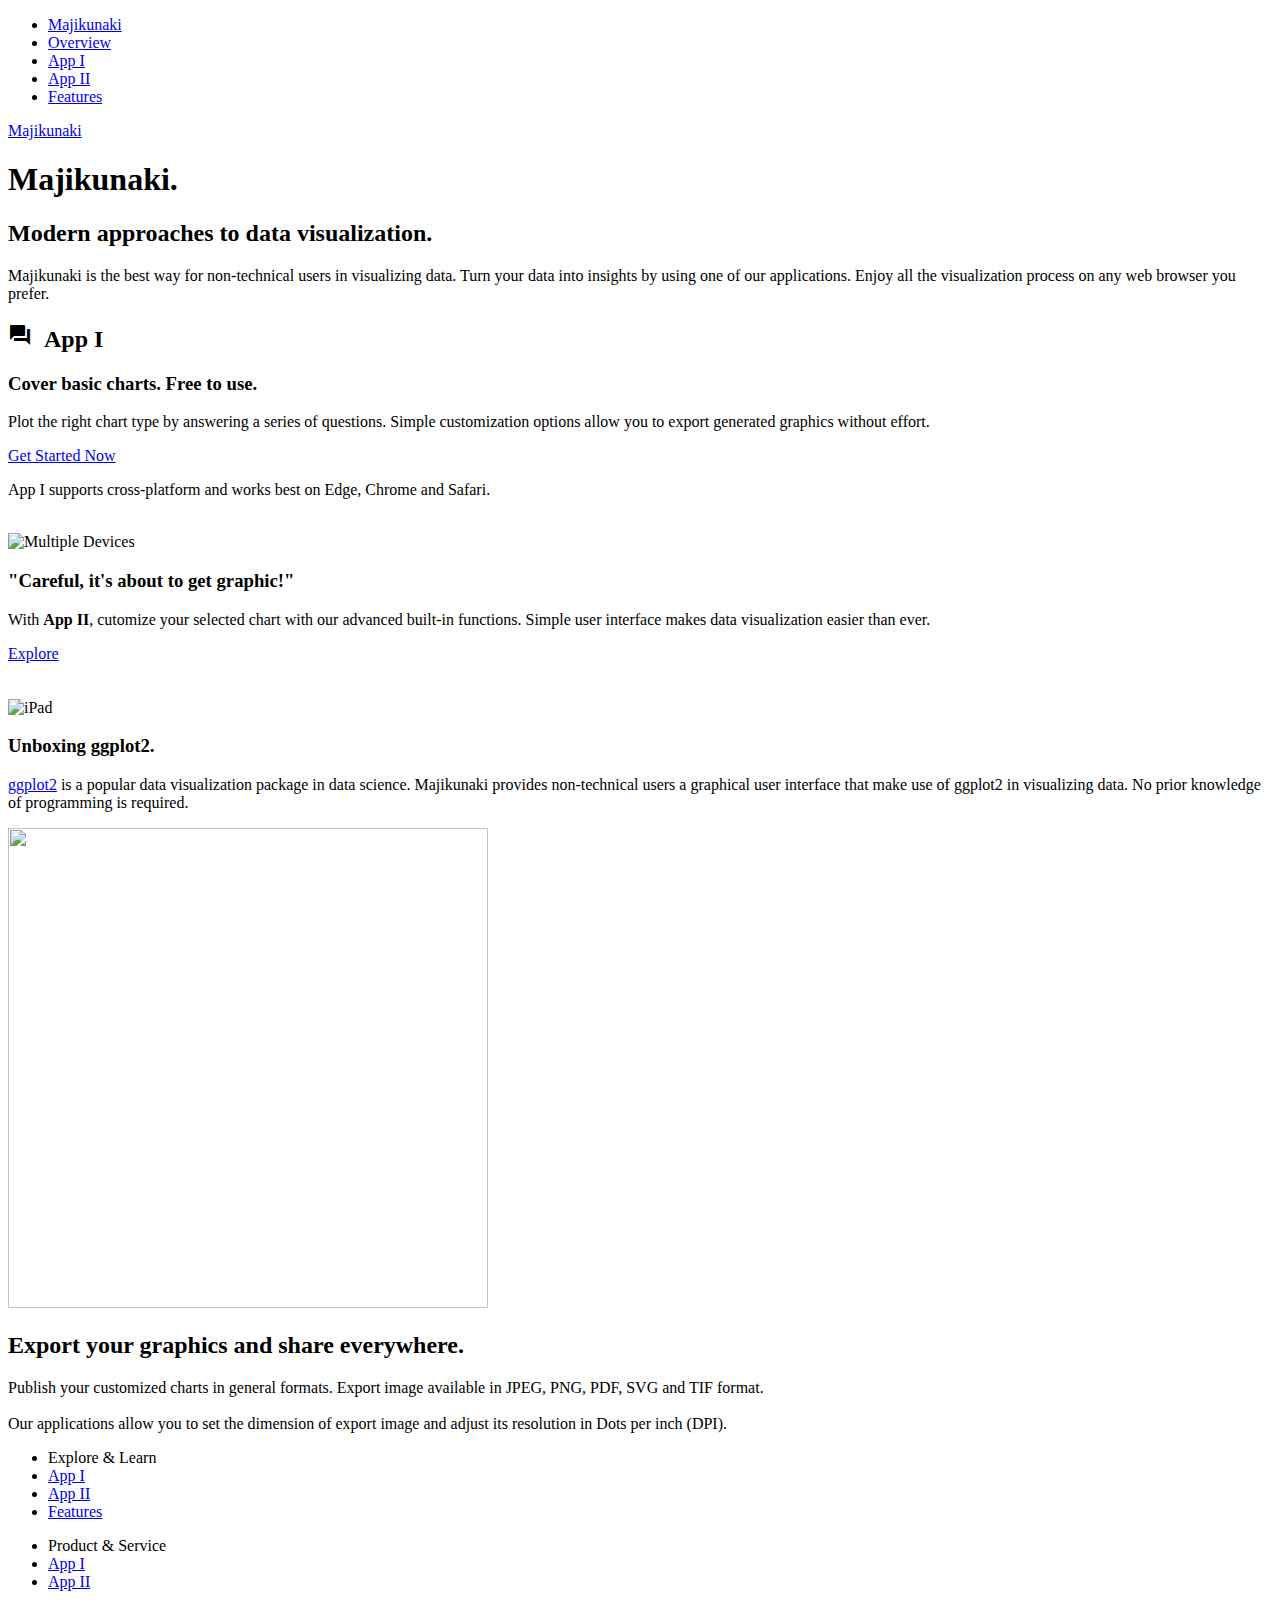
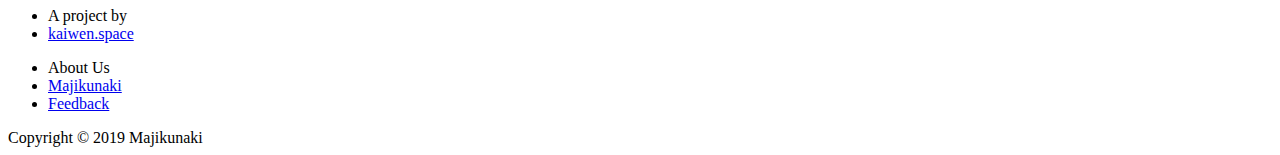
==== index.html @ 16b14b51 "Update hyperlinks" ====
<!DOCTYPE html>
<html lang="en">

<head>
  <meta charset="UTF-8">
  <meta name="viewport" content="width=device-width, initial-scale=1.0">
  <meta http-equiv="X-UA-Compatible" content="ie=edge">
  <link href="https://fonts.googleapis.com/icon?family=Material+Icons" rel="stylesheet">
  <link rel="stylesheet" href="https://use.fontawesome.com/releases/v5.2.0/css/all.css" integrity="sha384-hWVjflwFxL6sNzntih27bfxkr27PmbbK/iSvJ+a4+0owXq79v+lsFkW54bOGbiDQ"
    crossorigin="anonymous">
  <link rel="shortcut icon" type="image/x-icon" href="/favicon.ico">
  <link rel="stylesheet" href="style.css">
  <title>Majikunaki.com</title>
</head>

<body>
  <!-- Showcase & Nav -->
  <div id="showcase">
    <header>
      <nav class='cf'>
        <ul class='cf'>
          <li class="hide-on-small">
            <a href="#showcase">Majikunaki</a>
          </li>
          <li>
            <a href='#showcase'>Overview</a>
          </li>
          <li>
            <a href='#app1'>App I</a>
          </li>
          <li>
            <a href='#app2'>App II</a>
          </li>
          <li>
            <a href='#features'>Features</a>
          </li>
        </ul>
        <a href='#' id='openup'>Majikunaki</a>
      </nav>
    </header>
    <div class="section-main container">
      <h1>Majikunaki.</h1>
      <h2>Modern approaches to data visualization.</h2>
      <p class="lead hide-on-small">
        Majikunaki is the best way for non-technical users in visualizing data. Turn your data
		into insights by using one of our applications. Enjoy all the visualization process
		on any web browser you prefer.
      </p>
    </div>
  </div>

  <!-- App1 Section -->
  <section id="app1" class="section">
    <div class="container">
      <h2 class="section-head">
        <i class="material-icons">question_answer</i>&ensp;App I
      </h2>
      <h3>Cover basic charts. Free to use.</h3>
      <p class="lead">Plot the right chart type by answering a series of questions. 
	  Simple customization options allow you to export generated graphics without effort. 
	  </p>
      <a href="https://majikunaki.shinyapps.io/app1/" target="_blank" class="btn btn-primary mb">Get Started Now</a>
      <p class="text-light">App I supports cross-platform and works best on Edge, Chrome and Safari.</p>
      <br />
	  <img src="md_app1.png" alt="Multiple Devices">
    </div>
  </section>

  <!-- App2 Section -->
  <section id="app2" class="section bg-light">
    <div class="container">
	  <!-- <h2 class="section-head"> -->
       <!-- <i class="fas fa-hand-point-up"></i>&ensp;App II -->
	  <!-- </h2> -->
      <h3>"Careful, it's about to get graphic!"</h3>
      <p class="lead">With <b>App II</b>, cutomize your selected chart with our advanced built-in functions. 
	  Simple user interface makes data visualization easier than ever. </p>
      <a href="https://majikunaki.shinyapps.io/app2/" target="_blank" class="btn btn-secondary">Explore</a>
      <br /><br /><br />
	  <img src="desktop.png" alt="iPad">
    </div>
  </section>

  <!-- Features Section -->
  <section id="features" class="section">
    <div class="container">
      <h3>Unboxing ggplot2.</h3>
      <p class="lead"><a href= "https://ggplot2.tidyverse.org/" target="_blank">ggplot2</a> is a popular data visualization package in data science. Majikunaki provides non-technical users
	  a graphical user interface that make use of ggplot2 in visualizing data. No prior knowledge of programming is required.</p>
	</div>
  </section>

  <!-- Gift Card Section -->
  <section id="gift-cards" class="section bg-light">
    <div class="container">
      <div class="gift-cards">
        <div>
          <img src="export.png" alt="" height = "480px" width = "480px">
        </div>
        <div>
          <h2>Export your graphics and share everywhere.</h2>
          <p>
            Publish your customized charts in general formats. Export image available
			in JPEG, PNG, PDF, SVG and TIF format. 
			
			<br /><br />Our applications allow you to set the dimension of export image and 
			adjust its resolution in Dots per inch (DPI).
			
          </p>
		  
        </div>
      </div>
    </div>
  </section>

  <!-- Footer -->
  <footer>
    <div class="container">
      <div class="footer-cols">
        <ul>
          <li>Explore & Learn</li>		  
          <li>
            <a href="#app1">App I</a>
          </li>
          <li>
            <a href="#app2">App II</a>
          </li>
          <li>
            <a href="#features">Features</a>
          </li>
        </ul>

        <ul>
          <li>Product & Service </li>
          <li>
            <a href="https://majikunaki.shinyapps.io/app1/" target="_blank">App I</a>
          </li>
          <li>
            <a href="https://majikunaki.shinyapps.io/app2/" target="_blank">App II</a>
          </li>
        </ul>
		
        <ul>
          <li>A project by</li>
          <li><a href = "https://kaiwen.space/" target = "_blank">kaiwen.space</a>
        </ul>

        <ul>
          <li>About Us</li>
          <li>
            <a href="#">Majikunaki</a>
          </li>
          <li>
            <a href="mailto:kalvin_kaiwen@hotmail.com?Subject=Feedback" target="_top">Feedback</a>
          </li>
        </ul>

      </div>
    </div>
    <div class="footer-bottom text-center">
      Copyright &copy; 2019 Majikunaki
    </div>
  </footer>

  <script src="https://code.jquery.com/jquery-3.3.1.min.js" integrity="sha256-FgpCb/KJQlLNfOu91ta32o/NMZxltwRo8QtmkMRdAu8="
    crossorigin="anonymous"></script>
  <script src="main.js"></script>
</body>

</html>
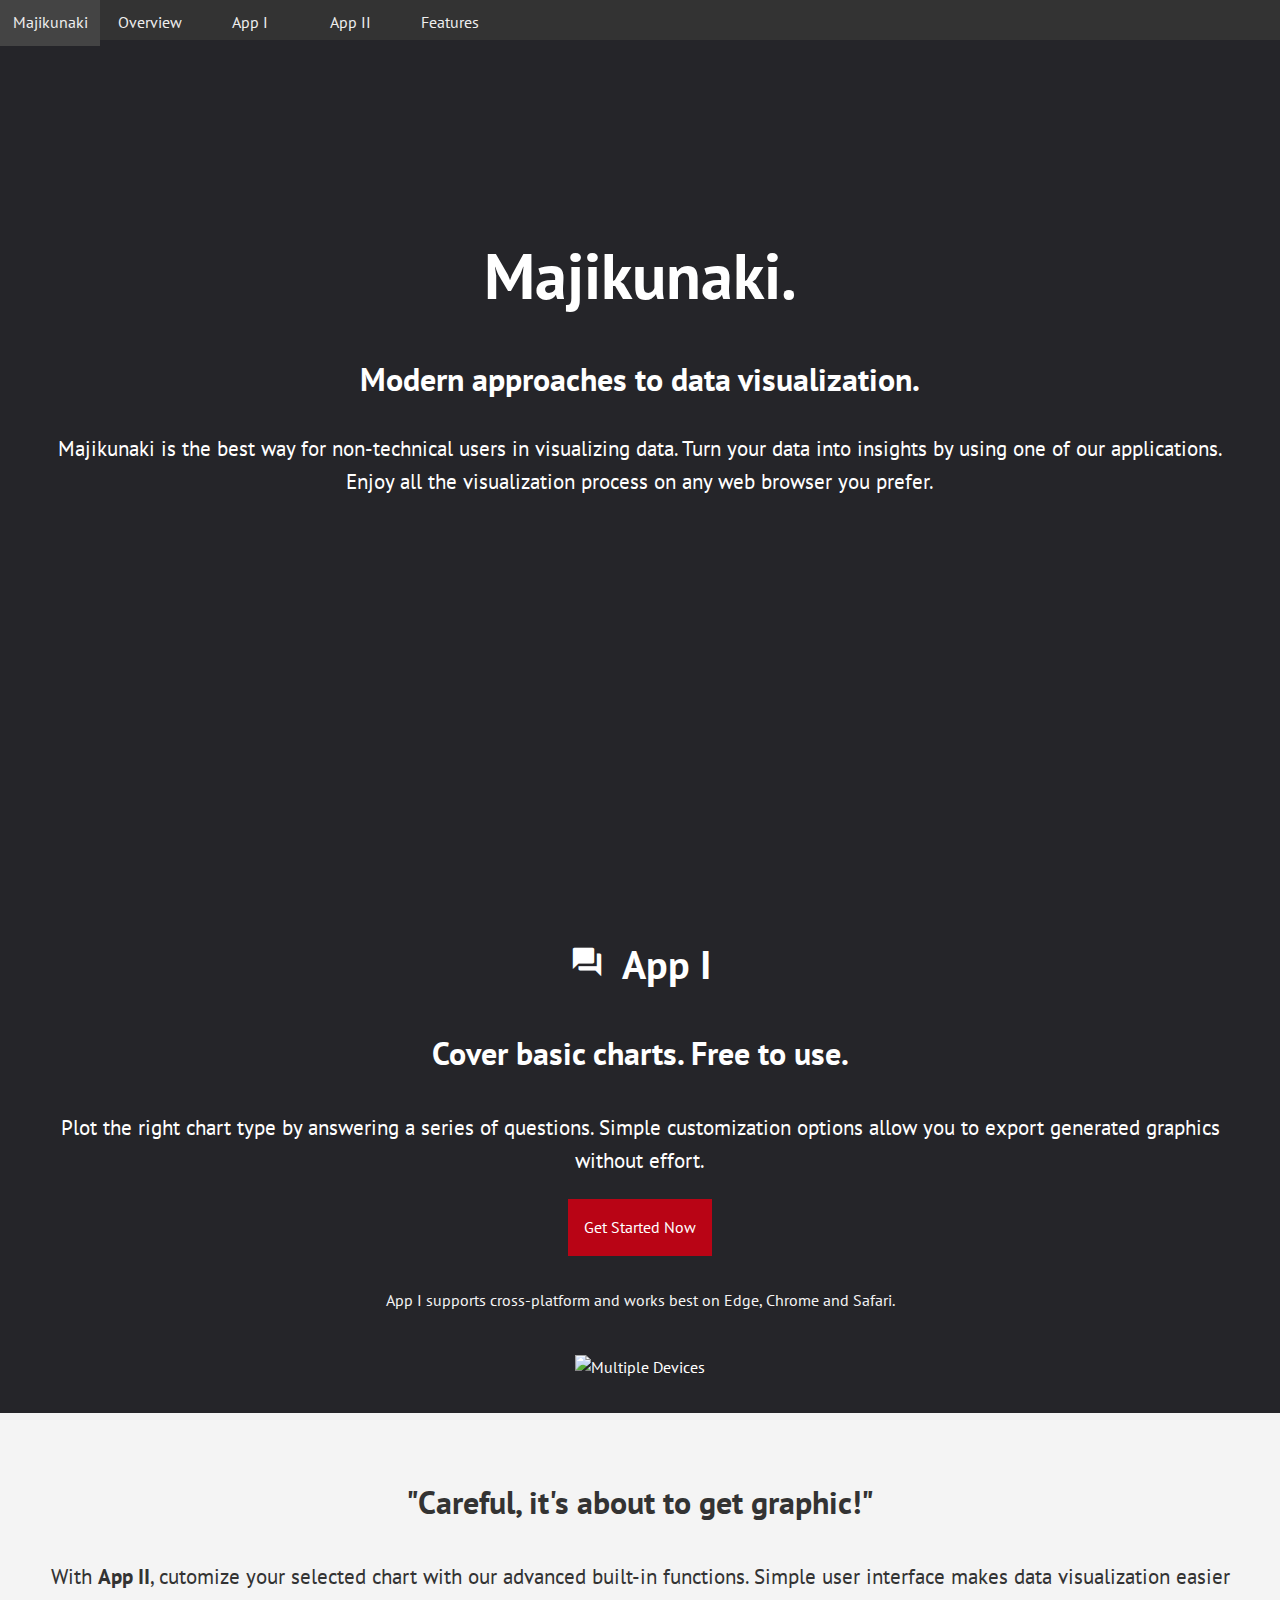
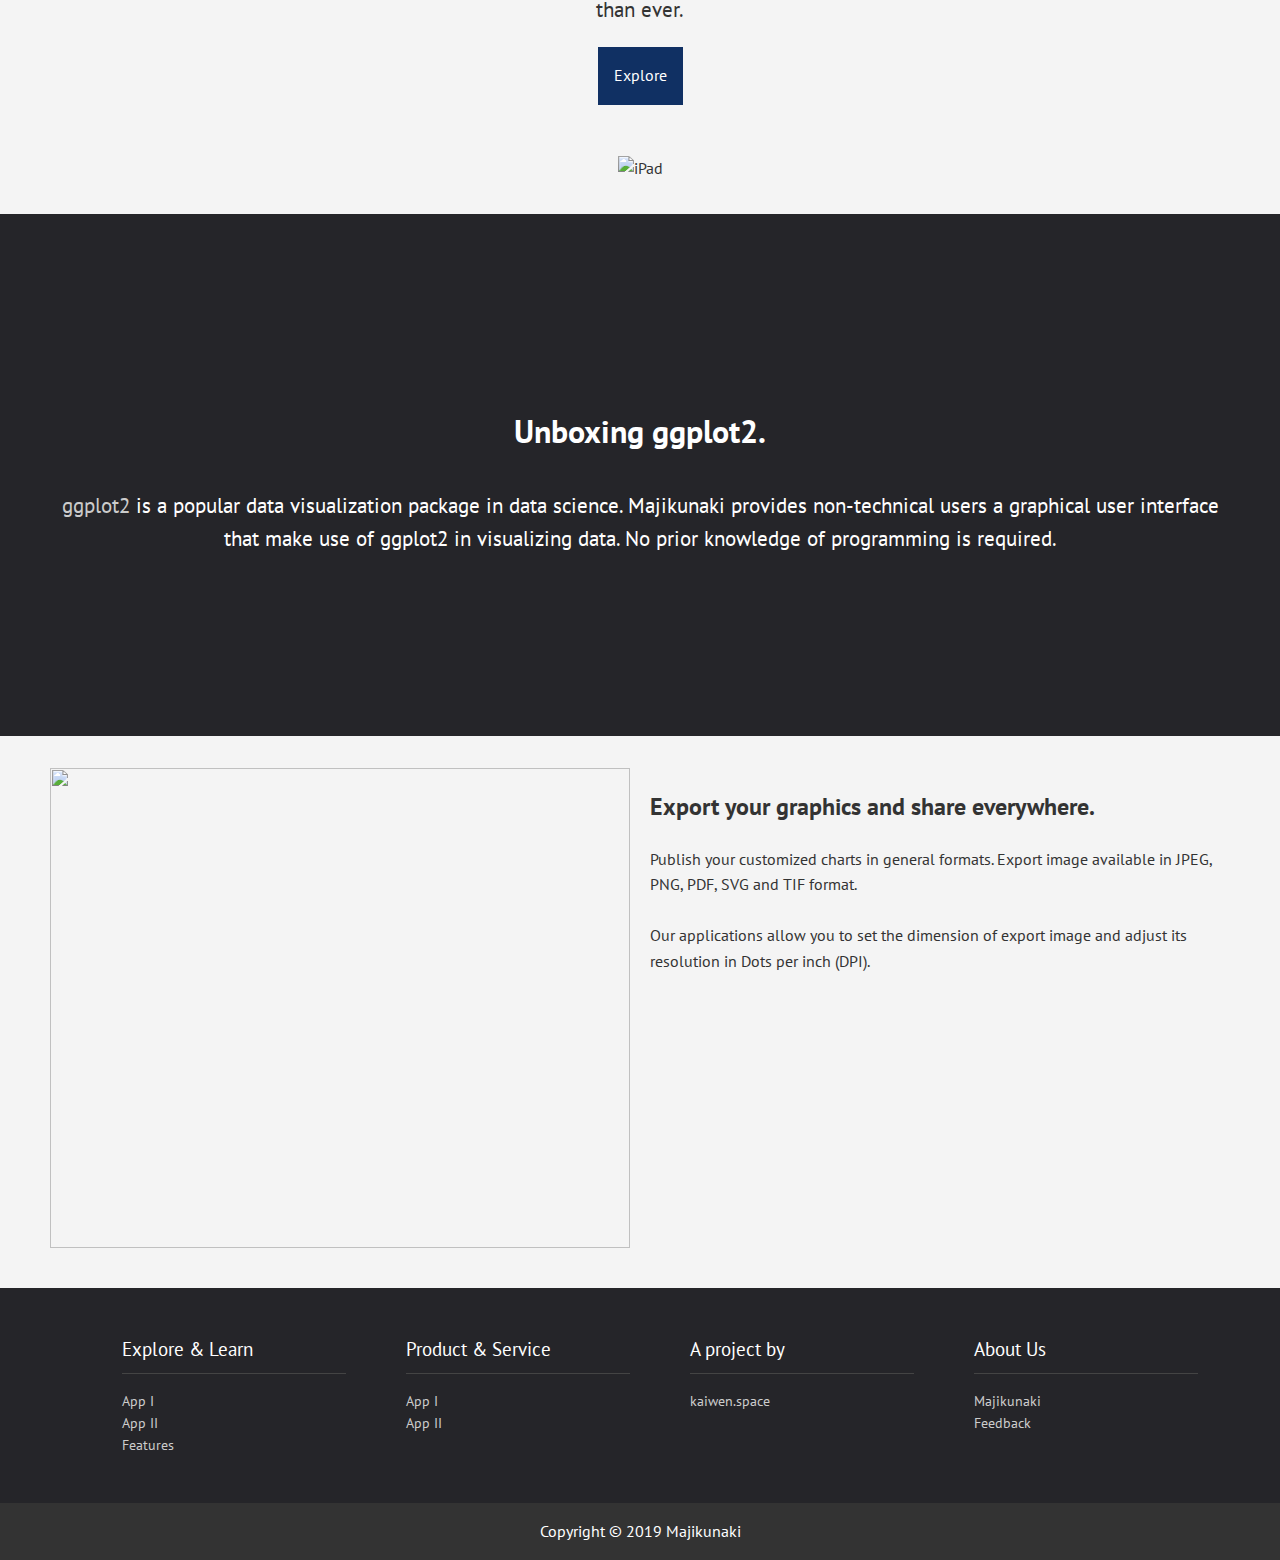
==== commit 76823e20: "Add github info to site" ====
--- a/index.html
+++ b/index.html
@@ -148,7 +148,7 @@
         <ul>
           <li>About Us</li>
           <li>
-            <a href="#">Majikunaki</a>
+            <a href="https://github.com/Kaiwenteoh/majikunaki" target="_blank">Majikunaki</a>
           </li>
           <li>
             <a href="mailto:kalvin_kaiwen@hotmail.com?Subject=Feedback" target="_top">Feedback</a>
--- a/style.css
+++ b/style.css
@@ -0,0 +1,299 @@
+@import url('https://fonts.googleapis.com/css?family=PT+Sans');
+
+.material-icons {
+	font-size: 34px
+}
+
+/* CSS Variables */
+:root {
+  --primary-color: #b90415;
+  --primary-color-hover: #d3071b;
+  --secondary-color: #103063;
+  --secondary-color-hover: #143f85;
+  --light-color: #f4f4f4;
+}
+
+body {
+  font-family: 'PT Sans', sans-serif;
+  background-color: #252529;
+  margin: 0;
+  color: #fff;
+  line-height: 1.6;
+}
+
+img {
+  width: 100%;
+}
+
+a {
+  text-decoration: none;
+  color: #ccc;
+}
+
+/* Section */
+.section {
+  padding: 2rem 0;
+}
+
+.section-head {
+  font-size: 2.5rem;
+  margin: 0;
+}
+
+.section h3 {
+  font-size: 2rem;
+}
+
+section#features {
+  background: url(box.jpg) no-repeat bottom/cover;
+  padding: 10rem 0;
+}
+
+.gift-cards {
+  display: grid;
+  grid-gap: 20px;
+  grid-template-columns: repeat(2, 1fr);
+  text-align: left;
+}
+
+/* Showcase */
+#showcase {
+  margin: 0;
+  padding: 0;
+  background: url('home.png') no-repeat center/cover;
+  width: 100%;
+  height: 100vh;
+  position: relative;
+  overflow-y: hidden;
+}
+
+#showcase .container {
+  margin-top: 25vh;
+}
+
+#showcase h1 {
+  font-size: 4rem;
+  margin-bottom: 0;
+}
+
+#showcase h2 {
+  font-size: 2rem;
+}
+
+/* Footer */
+footer .footer-cols {
+  display: grid;
+  grid-gap: 20px;
+  grid-template-columns: repeat(4, 1fr);
+  padding: 2rem;
+  text-align: left;
+  font-size: 14px;
+}
+
+footer .footer-cols ul {
+  list-style: none;
+}
+
+footer .footer-cols ul li:first-child {
+  font-size: 1.2rem;
+  padding-bottom: 0.5rem;
+  border-bottom: #444 solid 1px;
+  margin-bottom: 1rem;
+}
+
+footer .footer-bottom {
+  background: #333;
+  padding: 1rem;
+}
+
+/* Utility Classes */
+.container {
+  max-width: 1180px;
+  text-align: center;
+  margin: 0 auto;
+  padding: 0 3rem;
+}
+
+.lead {
+  font-size: 1.3rem;
+}
+
+.text-center {
+  text-align: center;
+}
+
+/* Buttons */
+.btn {
+  padding: 1rem;
+  color: #fff;
+  display: inline-block;
+}
+
+.btn-primary {
+  background: var(--primary-color);
+}
+
+.btn-primary:hover {
+  background: var(--primary-color-hover);
+}
+
+.btn-secondary {
+  background: var(--secondary-color);
+}
+
+.btn-secondary:hover {
+  background: var(--secondary-color-hover);
+}
+
+/* Text colors */
+.text-primary {
+  color: var(--primary-color);
+}
+
+.text-secondary {
+  color: var(--secondary-color);
+}
+
+.text-light {
+  color: var(--light-color);
+}
+
+.bg-light {
+  background: var(--light-color);
+  color: #333;
+}
+
+.mb {
+  margin-bottom: 1rem;
+}
+
+.mt {
+  margin-top: 1rem;
+}
+
+/* Navigation */
+nav {
+  height: 40px;
+  width: 100%;
+  background-color: #333;
+  color: #eee;
+  position: fixed;
+}
+nav ul {
+  padding: 0;
+  margin: 0;
+}
+nav li {
+  display: inline;
+  float: left;
+}
+nav a {
+  display: inline-block;
+  width: 100px;
+  text-align: center;
+  text-decoration: none;
+  padding: 10px 0;
+  color: #eee;
+  text-decoration: none;
+}
+nav li:hover {
+  background-color: #444;
+}
+nav a#openup {
+  display: none;
+}
+
+@media screen and (max-width: 580px) {
+  .hide-on-small {
+    display: none;
+  }
+
+  #showcase {
+    height: 50vh;
+  }
+
+  #showcase .container {
+    margin-top: 15vh;
+  }
+
+  #showcase h1 {
+    font-size: 3rem;
+  }
+
+  #showcase h2 {
+    font-size: 1.5rem;
+  }
+
+  nav {
+    height: auto;
+    border-bottom: 0;
+  }
+  nav ul {
+    display: none;
+    height: auto;
+  }
+  nav li {
+    width: 100%;
+    float: left;
+    position: relative;
+  }
+  nav a {
+    text-align: left;
+    width: 100%;
+    text-indent: 25px;
+    background: #333;
+    border-bottom: 1px solid #555;
+  }
+  nav a:hover {
+    background: #444;
+  }
+  nav a#openup:after {
+    content: '|||';
+    transform: rotate(-90deg);
+    -ms-transform: rotate(-90deg);
+    /* IE 9 */
+    -webkit-transform: rotate(-90deg);
+    /* Safari and Chrome */
+    width: 30px;
+    height: 30px;
+    display: inline-block;
+    position: absolute;
+    right: 5px;
+    top: 20px;
+  }
+  nav a#openup {
+    display: block;
+    background-color: #333;
+    width: 100%;
+    position: relative;
+  }
+}
+.cf:before,
+.cf:after {
+  content: '';
+  display: table;
+}
+
+.cf:after {
+  clear: both;
+}
+
+.cf {
+  zoom: 1;
+}
+
+@media screen and (max-width: 780px) {
+  .gift-cards {
+    grid-template-columns: 1fr;
+  }
+
+  footer .footer-cols {
+    display: none;
+  }
+}
+
+@media screen and (max-height: 580px) {
+  #showcase p.lead {
+    display: none;
+  }
+}
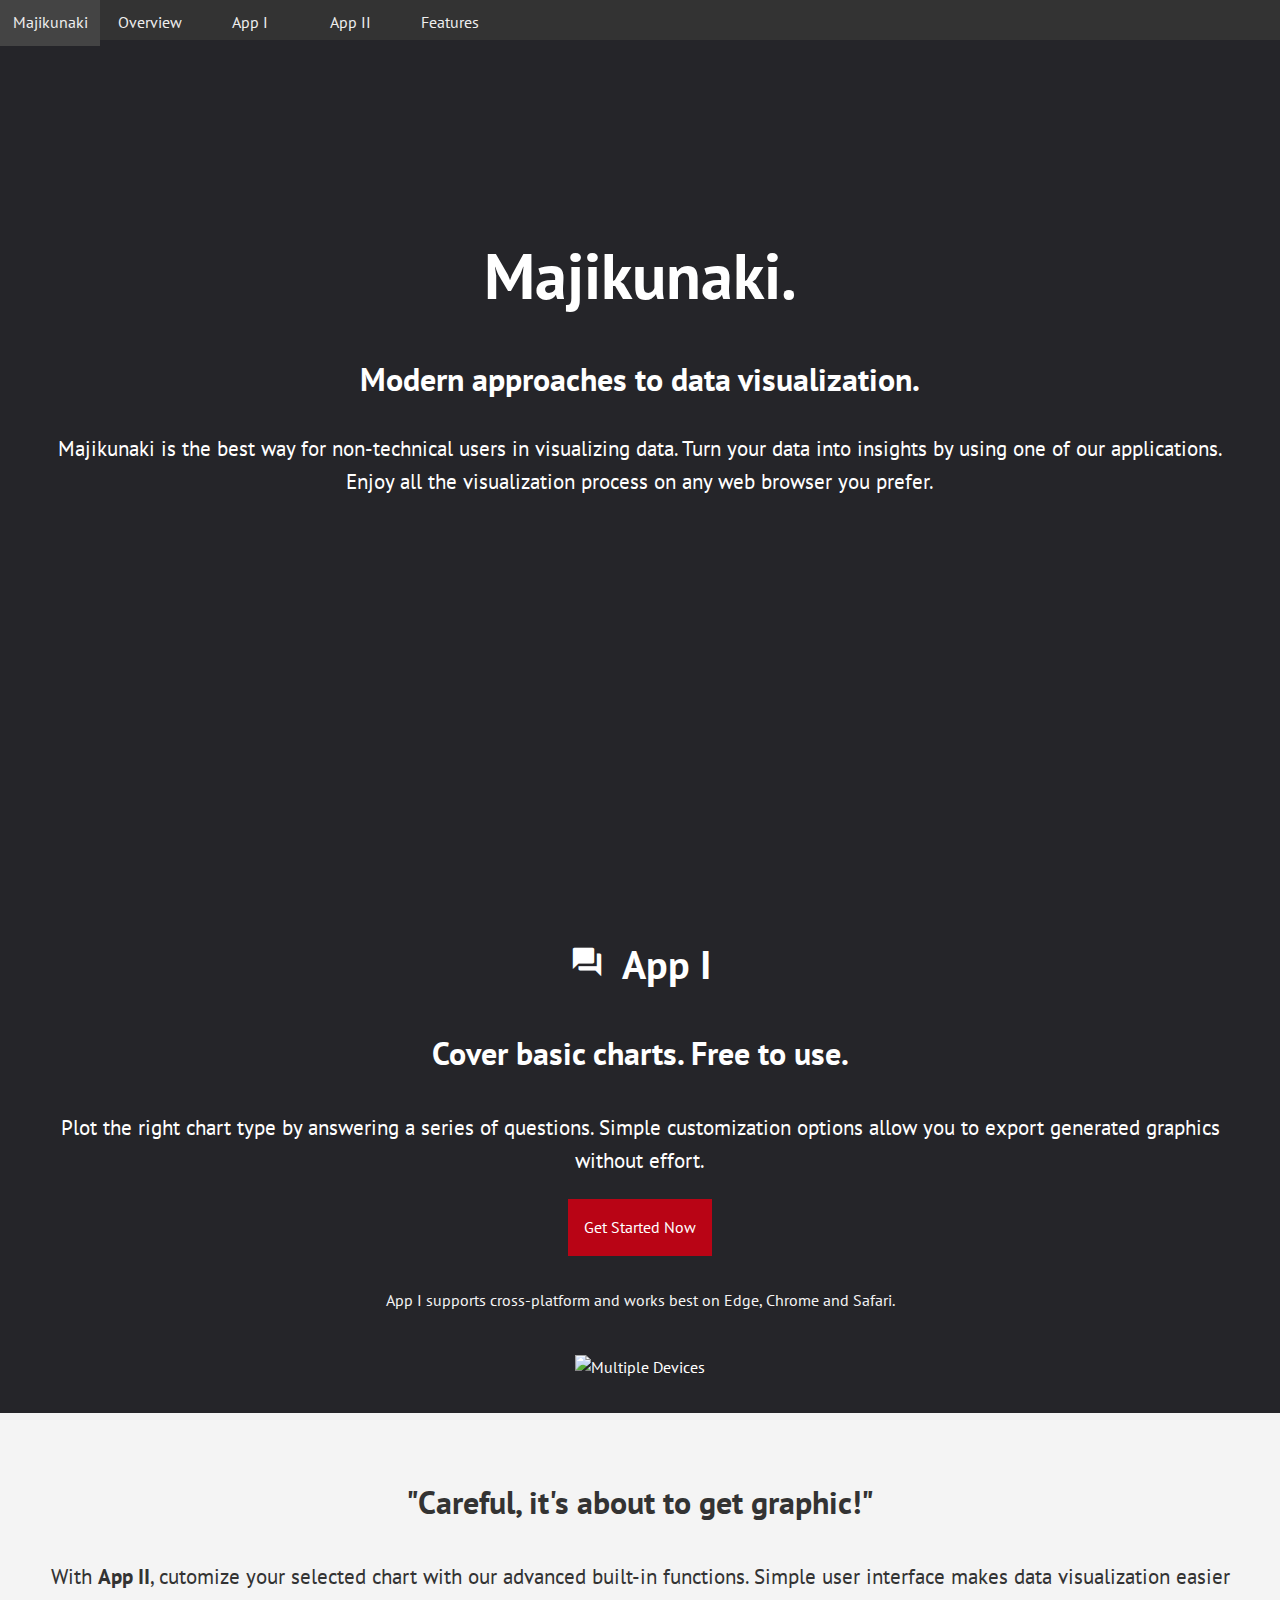
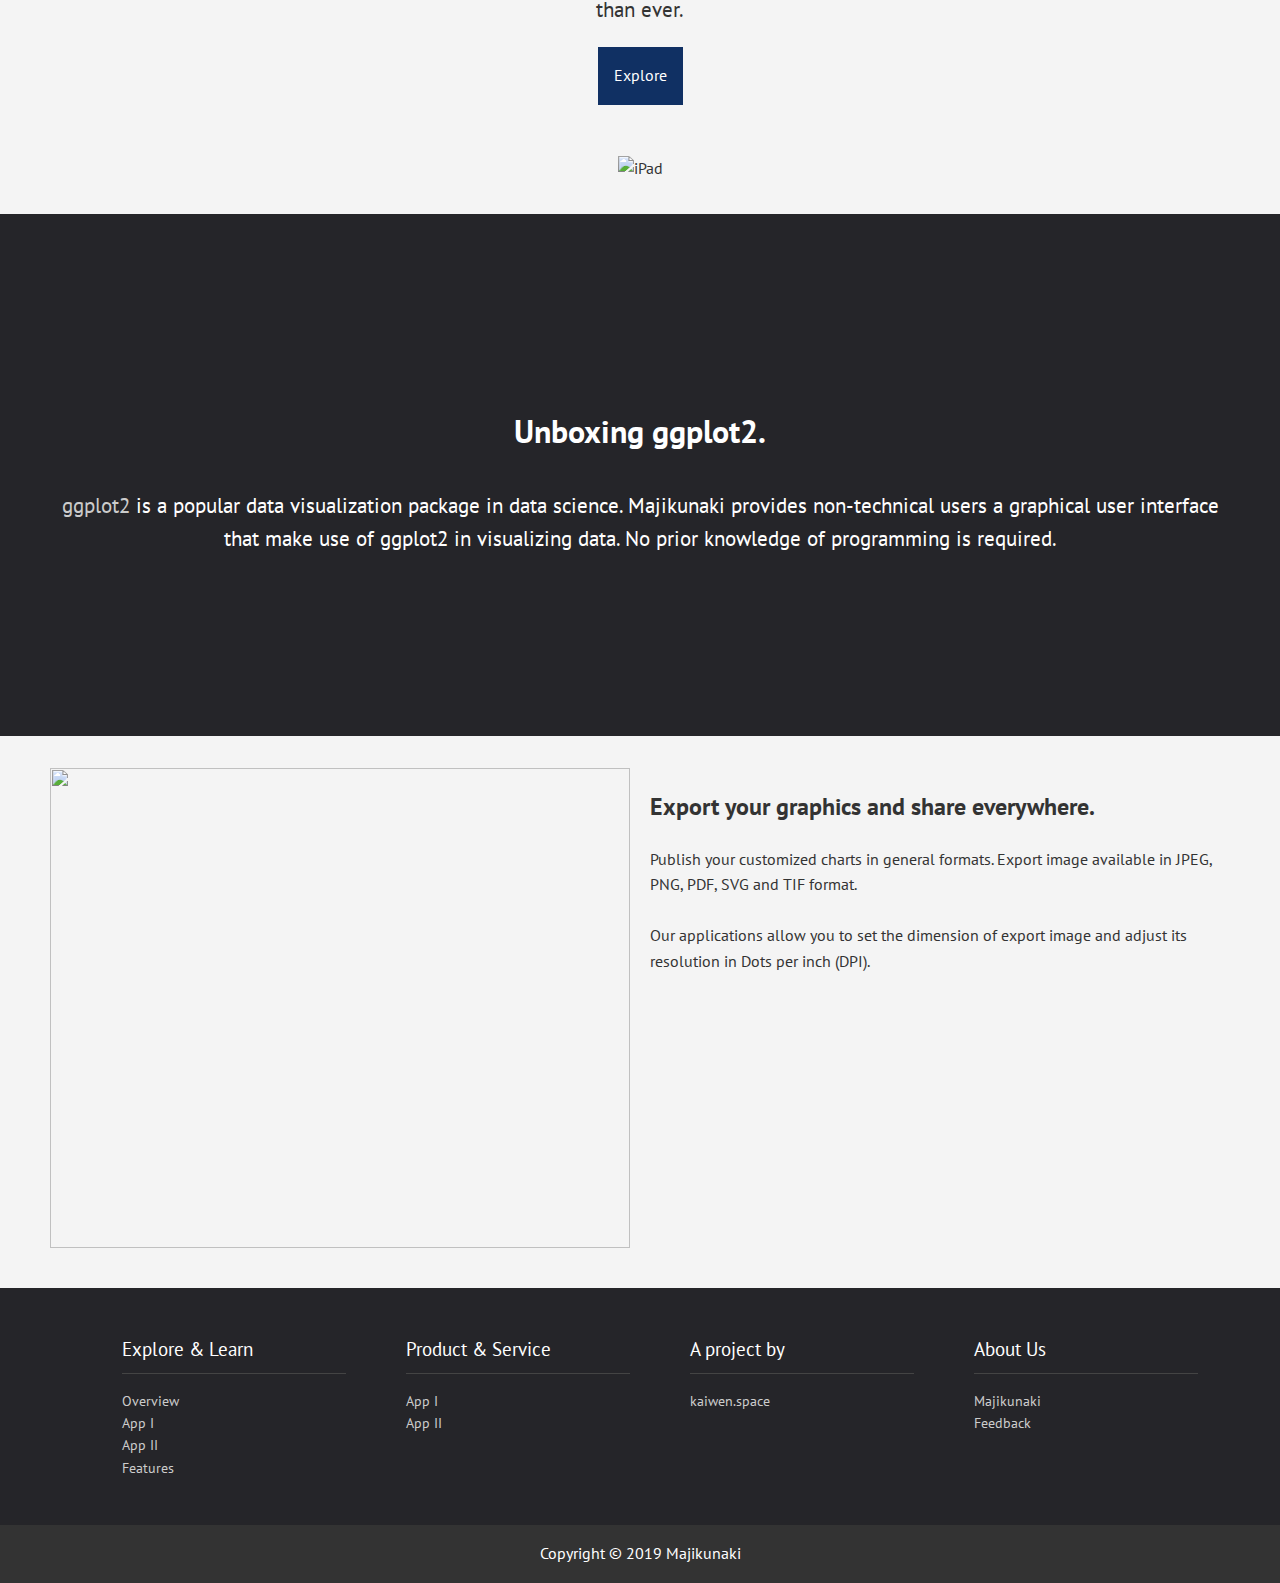
==== commit c9244590: "Add overview on page" ====
--- a/index.html
+++ b/index.html
@@ -118,7 +118,10 @@
     <div class="container">
       <div class="footer-cols">
         <ul>
-          <li>Explore & Learn</li>		  
+          <li>Explore & Learn</li>
+	  <li>
+            <a href="#showcase">Overview</a>
+          </li>
           <li>
             <a href="#app1">App I</a>
           </li>
